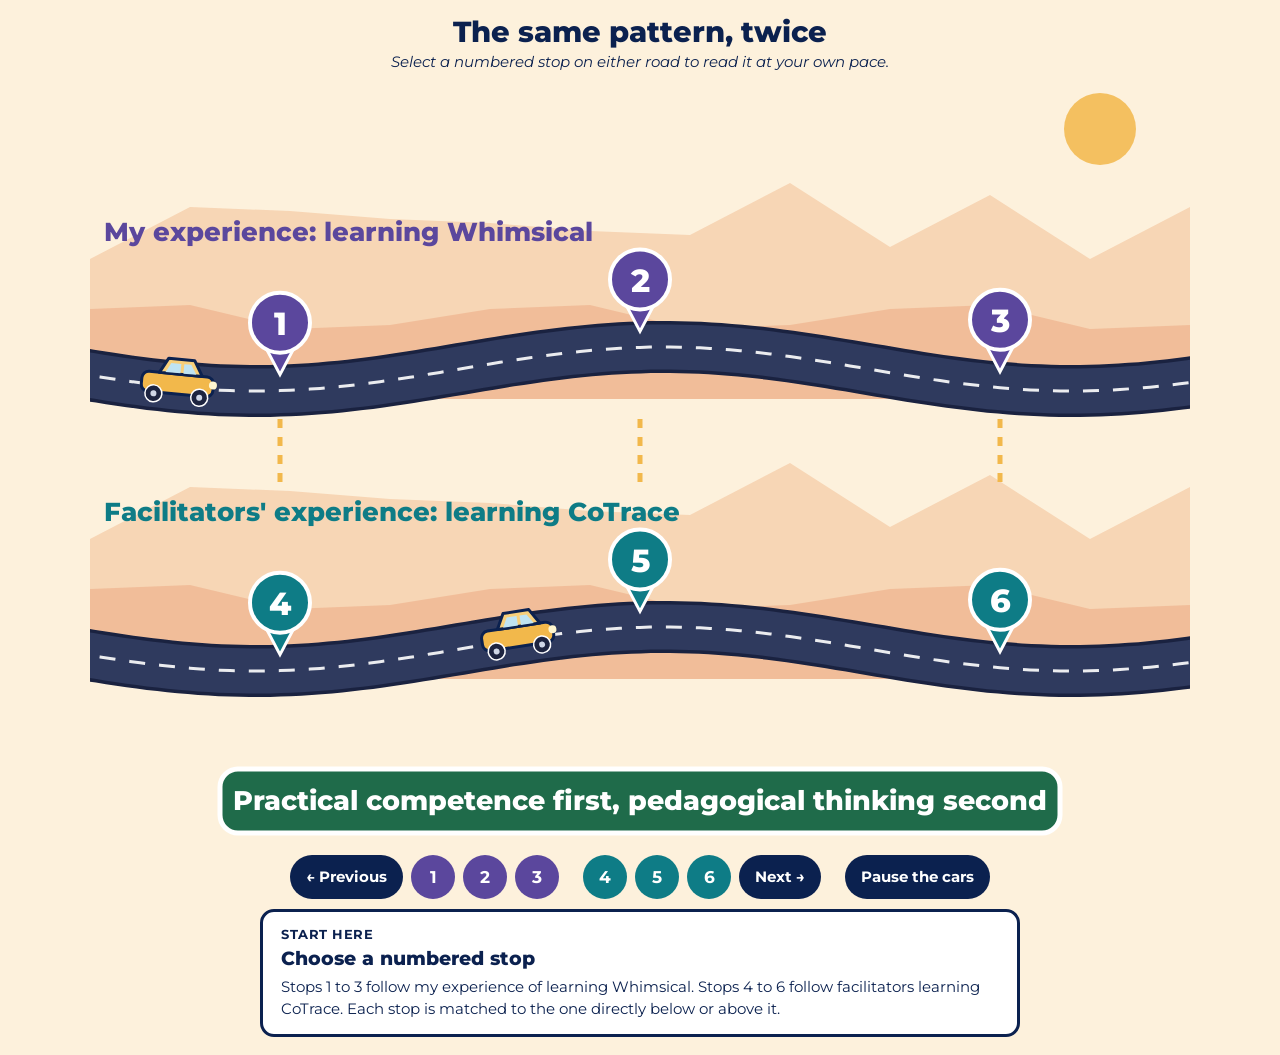
==== roadmap-hotspots.html @ bd61d315 "Add files via upload" ====
<!doctype html>
<html lang="en">
<head>
<meta charset="utf-8">
<meta name="viewport" content="width=device-width, initial-scale=1">
<title>The same pattern, twice</title>
<link rel="stylesheet" href="https://fonts.googleapis.com/css2?family=Montserrat:ital,wght@0,400;0,600;0,700;0,800;1,400&display=swap">
<style>
:root{--bg:#fdf1dc;--navy:#0b214f;--p:#5b479d;--t:#0e7c86;--amber:#f2b84b}
*{box-sizing:border-box}
body{margin:0;background:var(--bg);color:var(--navy);font-family:Montserrat,system-ui,sans-serif;padding:14px 14px 18px}
h1{font-size:clamp(1.15rem,3.6vw,1.8rem);text-align:center;margin:0 0 4px;font-weight:800}
.sub{text-align:center;font-style:italic;margin:0 0 8px;font-size:.92rem}
svg{display:block;width:100%;max-width:1100px;height:auto;margin:0 auto}
.pin{cursor:pointer}
.pin .ring{fill:none;stroke:var(--amber);stroke-width:7;opacity:0;transition:opacity .2s}
.pin.on .ring{opacity:1}
.pin:hover .head{filter:brightness(1.12)}
.tools{display:flex;flex-wrap:wrap;gap:8px;justify-content:center;align-items:center;max-width:1100px;margin:6px auto 10px}
.tools button{font:inherit;font-weight:700;font-size:.92rem;border:0;border-radius:999px;padding:9px 16px;cursor:pointer;background:var(--navy);color:#fff;min-height:44px}
.tools .num{width:44px;height:44px;padding:0;font-size:1.05rem;color:#fff}
.num.a{background:var(--p)}.num.b{background:var(--t)}
.num[aria-pressed=true]{outline:3px solid var(--amber);outline-offset:2px}
.tools .sep{width:8px}
button:focus-visible{outline:3px solid #1a73e8;outline-offset:3px}
.panel{max-width:760px;margin:0 auto;background:#fff;border:3px solid var(--navy);border-radius:14px;padding:14px 18px;min-height:128px}
.panel.a{border-color:var(--p)}.panel.b{border-color:var(--t)}
.lane{font-size:.82rem;font-weight:700;letter-spacing:.04em;text-transform:uppercase;margin:0 0 4px}
.panel.a .lane{color:var(--p)}.panel.b .lane{color:var(--t)}
.step{font-size:1.2rem;font-weight:800;margin:0 0 6px;line-height:1.25}
.more{font-size:.95rem;margin:0;line-height:1.45}
.match{font-style:italic;font-size:.92rem;margin:8px 0 0}
@media (prefers-reduced-motion:reduce){.pin .ring{transition:none}}
</style>
</head>
<body>
<h1>The same pattern, twice</h1>
<p class="sub">Select a numbered stop on either road to read it at your own pace.</p>
<svg id="map" viewBox="0 0 1100 770" role="img" aria-label="Two winding roads with three numbered stops each. Use the numbered buttons below the map to read each stop.">
  <rect width="1100" height="770" fill="#fdf1dc"/>
  <circle cx="1010" cy="50" r="36" fill="#f2b84b" opacity=".85"/>
  <g id="scene"></g>
  <g id="cars"></g>
  <g id="sign"><rect x="130" y="690" width="840" height="64" rx="18" fill="#1f6b4a" stroke="#fff" stroke-width="5"/>
  <text x="550" y="731" text-anchor="middle" font-size="27" font-weight="800" fill="#fff" font-family="Montserrat,sans-serif">Practical competence first, pedagogical thinking second</text></g>
</svg>
<div class="tools" role="group" aria-label="Choose a stop">
  <button type="button" id="prev">&#8592; Previous</button>
  <span id="nums" style="display:contents"></span>
  <button type="button" id="next">Next &#8594;</button>
  <span class="sep"></span>
  <button type="button" id="motion" aria-pressed="false">Pause the cars</button>
</div>
<div class="panel" id="panel" aria-live="polite">
  <p class="lane">Start here</p>
  <p class="step">Choose a numbered stop</p>
  <p class="more">Stops 1 to 3 follow my experience of learning Whimsical. Stops 4 to 6 follow facilitators learning CoTrace. Each stop is matched to the one directly below or above it.</p>
</div>
<script>
var NS="http://www.w3.org/2000/svg";
var lanes=[
 {name:"My experience: learning Whimsical",cls:"a",c:"#5b479d",base:290,top:170},
 {name:"Facilitators' experience: learning CoTrace",cls:"b",c:"#0e7c86",base:570,top:450}
];
var SX=[190,550,910];
var stops=[
 {l:0,t:"Unfamiliar tool, no built-in walkthrough",m:"I had to find my own way around, with nothing built in to guide me."},
 {l:0,t:"Tutorials and guidance to find where things were",m:"I used tutorials and guidance to work out where things were."},
 {l:0,t:"Easier to use, so I could focus on the design",m:"Once the tool felt easier, I could put my attention on the design itself."},
 {l:1,t:"Unfamiliar platform, new to its tools",m:"Facilitators arrive new to CoTrace and its tools."},
 {l:1,t:"Unit 1 walkthrough: practical platform skills",m:"Unit 1 walks them through the practical skills of using the platform."},
 {l:1,t:"Then they can focus on the pedagogy",m:"With the platform under control, they can turn to the pedagogy."}
];
function roadY(b,x){return b+22*Math.sin((x-40)/1020*2*Math.PI*1.25+.6);}
function el(n,a,p){var e=document.createElementNS(NS,n);for(var k in a)e.setAttribute(k,a[k]);if(p)p.appendChild(e);return e;}
var scene=document.getElementById("scene"),carsG=document.getElementById("cars");
lanes.forEach(function(L,li){
 var b=L.base,i,pts=[],ms=[],m2=[];
 for(i=0;i<=11;i++){var x=i*100;ms.push([x,b-110+((i*37)%5)*-12-(i%2?28:0)]);m2.push([x,b-60-((i*53)%4)*-10+(i%2?-14:0)]);}
 el("polygon",{points:"0,"+(b+30)+" "+ms.map(function(p){return p.join(",")}).join(" ")+" 1100,"+(b+30),fill:"#e8955a",opacity:".3"},scene);
 el("polygon",{points:"0,"+(b+30)+" "+m2.map(function(p){return p.join(",")}).join(" ")+" 1100,"+(b+30),fill:"#d8643a",opacity:".22"},scene);
 for(var x=-20;x<=1120;x+=10)pts.push(x+","+roadY(b,x).toFixed(1));
 var d="M"+pts.join(" L");
 el("path",{d:d,fill:"none",stroke:"#1a2240","stroke-width":52},scene);
 el("path",{d:d,fill:"none",stroke:"#2f3a5e","stroke-width":45},scene);
 el("path",{d:d,fill:"none",stroke:"#fff","stroke-width":3,"stroke-dasharray":"16 14",opacity:".9"},scene);
 var t=el("text",{x:14,y:b-128,"font-size":26,"font-weight":800,fill:L.c,"font-family":"Montserrat,sans-serif"},scene);t.textContent=L.name;
});
SX.forEach(function(x,i){ el("line",{x1:x,y1:340,x2:x,y2:410,stroke:"#f2b84b","stroke-width":5,"stroke-dasharray":"9 9"},scene);});
var pins=[];
stops.forEach(function(s,i){
 var L=lanes[s.l],x=SX[i%3],ty=roadY(L.base,x)-16,hy=ty-52;
 var g=el("g",{"class":"pin","data-i":i,"aria-hidden":"true"},scene);
 el("circle",{"class":"ring",cx:x,cy:hy,r:37},g);
 var h=el("g",{"class":"head"},g);
 el("polygon",{points:(x-20)+","+(hy+14)+" "+(x+20)+","+(hy+14)+" "+x+","+ty,fill:L.c,stroke:"#fff","stroke-width":3},h);
 el("circle",{cx:x,cy:hy,r:30,fill:L.c,stroke:"#fff","stroke-width":4},h);
 var tx=el("text",{x:x,y:hy+1,"text-anchor":"middle","dominant-baseline":"central","font-size":32,"font-weight":800,fill:"#fff","font-family":"Montserrat,sans-serif"},h);tx.textContent=i+1;
 g.addEventListener("click",function(){select(i);});
 pins.push(g);
});
/* cars */
var cars=lanes.map(function(L,li){
 var g=el("g",{},carsG);
 el("rect",{x:-36,y:-9,width:72,height:20,rx:7,fill:"#f2b84b",stroke:"#0b214f","stroke-width":3},g);
 el("polygon",{points:"-19,-9 -11,-24 15,-24 24,-9",fill:"#f7cf7a",stroke:"#0b214f","stroke-width":3,"stroke-linejoin":"round"},g);
 el("polygon",{points:"-13,-10 -8,-19.5 2,-19.5 2,-10",fill:"#bfe3f2"},g);
 el("polygon",{points:"5,-10 5,-19.5 12,-19.5 18,-10",fill:"#bfe3f2"},g);
 [-23,23].forEach(function(wx){el("circle",{cx:wx,cy:12.5,r:8.5,fill:"#1d2440",stroke:"#fff","stroke-width":1.5},g);el("circle",{cx:wx,cy:12.5,r:3,fill:"#cfd6e6"},g);});
 el("circle",{cx:35.5,cy:-1,r:4,fill:"#fff6cf"},g);
 return {g:g,x:li?300:-40,mode:"drive",target:0,L:L};
});
function place(c){var b=c.L.base,y=roadY(b,c.x),a=Math.atan2(roadY(b,c.x+3)-roadY(b,c.x-3),6)*180/Math.PI;c.g.setAttribute("transform","translate("+c.x.toFixed(1)+" "+(y-4).toFixed(1)+") rotate("+a.toFixed(1)+")");}
var reduce=window.matchMedia&&matchMedia("(prefers-reduced-motion: reduce)").matches;
var paused=reduce,last=null;
cars.forEach(function(c,i){if(reduce)c.x=60+i*40;place(c);});
function frame(ts){
 if(last===null)last=ts;var dt=Math.min(.05,(ts-last)/1000);last=ts;
 if(!paused){cars.forEach(function(c){
  if(c.mode==="drive"){c.x+=75*dt;if(c.x>1140)c.x=-50;}
  else c.x+=(c.target-c.x)*Math.min(1,dt*4);
  place(c);});}
 requestAnimationFrame(frame);}
requestAnimationFrame(frame);
/* controls */
var nums=document.getElementById("nums"),btns=[],cur=-1,panel=document.getElementById("panel");
stops.forEach(function(s,i){var b=document.createElement("button");b.type="button";b.className="num "+lanes[s.l].cls;b.textContent=i+1;b.setAttribute("aria-pressed","false");
 b.setAttribute("aria-label","Stop "+(i+1)+" of 6: "+s.t);b.addEventListener("click",function(){select(i);});
 nums.appendChild(b);btns.push(b);if(i===2){var sp=document.createElement("span");sp.className="sep";nums.appendChild(sp);}});
function esc(s){return s.replace(/&/g,"&amp;").replace(/</g,"&lt;");}
function select(i){
 cur=i;var s=stops[i],L=lanes[s.l],o=stops[(i+3)%6];
 btns.forEach(function(b,k){b.setAttribute("aria-pressed",k===i);});
 pins.forEach(function(p,k){p.classList.toggle("on",k===i);});
 panel.className="panel "+L.cls;
 panel.innerHTML='<p class="lane">'+esc(L.name)+' &middot; Stop '+(i+1)+' of 6</p><p class="step">'+esc(s.t)+'</p><p class="more">'+esc(s.m)+'</p><p class="match">Matches stop '+(((i+3)%6)+1)+' on the other road: '+esc(o.t)+'</p>';
 var c=cars[s.l];c.mode="park";c.target=SX[i%3];if(paused||reduce){c.x=c.target;place(c);}
}
document.getElementById("prev").addEventListener("click",function(){select(cur<=0?5:cur-1);});
document.getElementById("next").addEventListener("click",function(){select(cur>=5?0:cur+1);});
var mb=document.getElementById("motion");
if(reduce){mb.textContent="Cars drive: off (reduced motion)";mb.disabled=true;}
mb.addEventListener("click",function(){paused=!paused;mb.setAttribute("aria-pressed",paused);mb.textContent=paused?"Let the cars drive":"Pause the cars";
 if(!paused)cars.forEach(function(c){c.mode="drive";});});
</script>
</body>
</html>
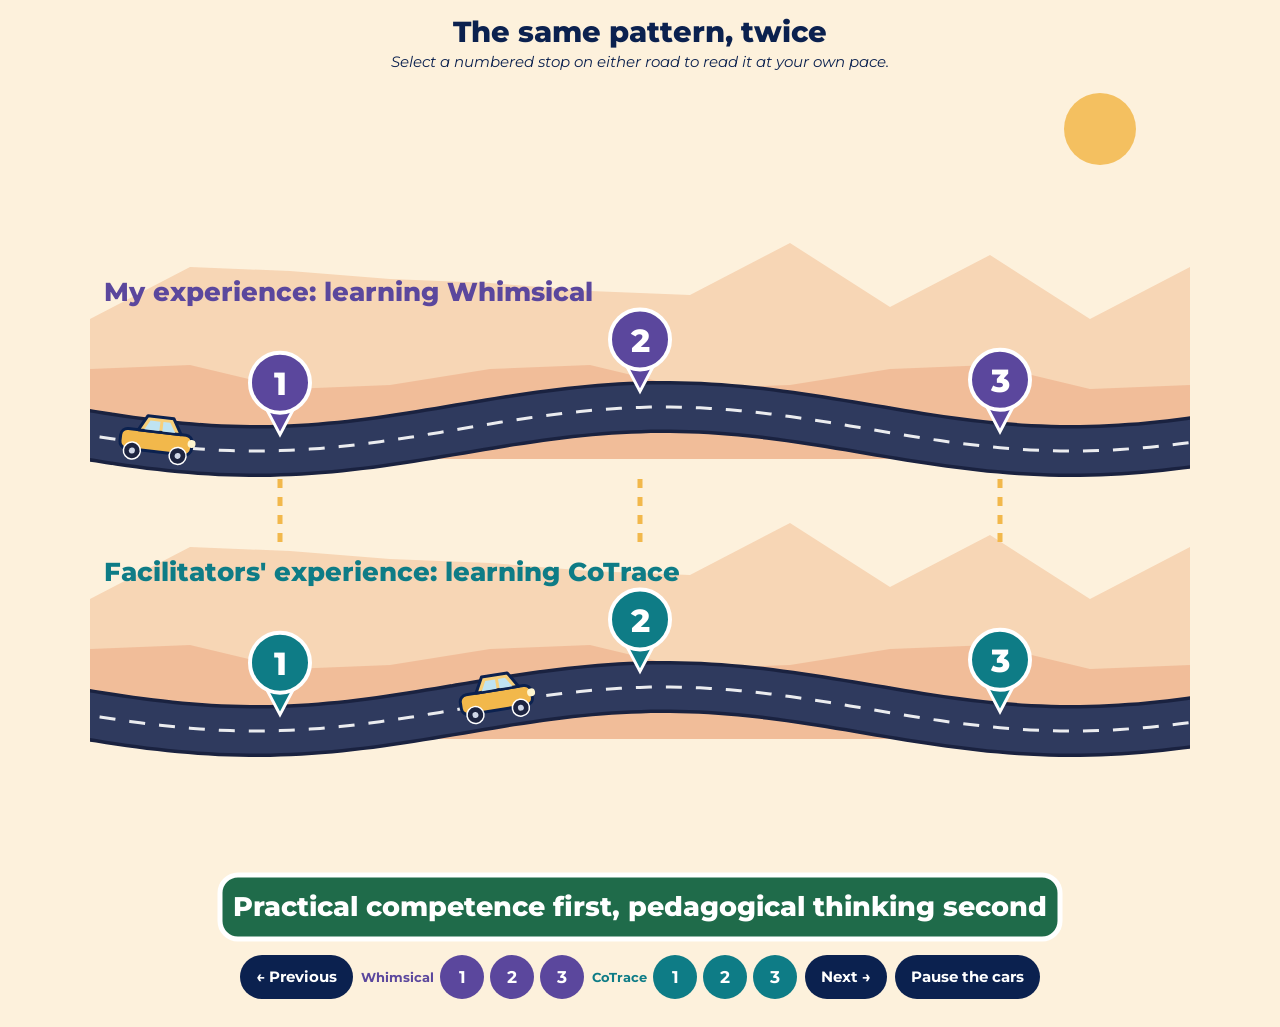
==== commit 7e468f66: "Add files via upload" ====
--- a/roadmap-hotspots.html
+++ b/roadmap-hotspots.html
@@ -23,44 +23,50 @@
 .num[aria-pressed=true]{outline:3px solid var(--amber);outline-offset:2px}
 .tools .sep{width:8px}
 button:focus-visible{outline:3px solid #1a73e8;outline-offset:3px}
-.panel{max-width:760px;margin:0 auto;background:#fff;border:3px solid var(--navy);border-radius:14px;padding:14px 18px;min-height:128px}
-.panel.a{border-color:var(--p)}.panel.b{border-color:var(--t)}
-.lane{font-size:.82rem;font-weight:700;letter-spacing:.04em;text-transform:uppercase;margin:0 0 4px}
-.panel.a .lane{color:var(--p)}.panel.b .lane{color:var(--t)}
-.step{font-size:1.2rem;font-weight:800;margin:0 0 6px;line-height:1.25}
-.more{font-size:.95rem;margin:0;line-height:1.45}
-.match{font-style:italic;font-size:.92rem;margin:8px 0 0}
+.wrap{position:relative;max-width:1100px;margin:0 auto}
+.pop{position:absolute;z-index:5;width:min(340px,90%);background:#fff;border:3px solid var(--navy);border-radius:14px;padding:12px 38px 12px 14px;box-shadow:0 10px 24px rgba(11,33,79,.3)}
+.pop[hidden]{display:none}
+.pop.a{border-color:var(--p)}.pop.b{border-color:var(--t)}
+.pop::after{content:"";position:absolute;left:var(--ax,50%);width:16px;height:16px;background:#fff;border:3px solid inherit;border-color:inherit;transform:translateX(-50%) rotate(45deg)}
+.pop.up::after{bottom:-10px;border-top:0;border-left:0}
+.pop.down::after{top:-10px;border-bottom:0;border-right:0}
+.pop .x{position:absolute;top:6px;right:6px;width:30px;height:30px;border-radius:50%;border:0;background:var(--navy);color:#fff;font-size:1rem;line-height:1;cursor:pointer;padding:0}
+.lane{font-size:.74rem;font-weight:700;letter-spacing:.04em;text-transform:uppercase;margin:0 0 3px}
+.pop.a .lane{color:var(--p)}.pop.b .lane{color:var(--t)}
+.step{font-size:1.02rem;font-weight:800;margin:0 0 5px;line-height:1.25}
+.more{font-size:.88rem;margin:0;line-height:1.4}
+.match{font-style:italic;font-size:.82rem;margin:6px 0 0;line-height:1.35}
+.grp{display:inline-flex;gap:6px;align-items:center;flex-wrap:wrap;justify-content:center}
+.grp .lbl{font-size:.8rem;font-weight:700}
+.sr{position:absolute;width:1px;height:1px;overflow:hidden;clip:rect(0 0 0 0)}
 @media (prefers-reduced-motion:reduce){.pin .ring{transition:none}}
 </style>
 </head>
 <body>
 <h1>The same pattern, twice</h1>
 <p class="sub">Select a numbered stop on either road to read it at your own pace.</p>
-<svg id="map" viewBox="0 0 1100 770" role="img" aria-label="Two winding roads with three numbered stops each. Use the numbered buttons below the map to read each stop.">
-  <rect width="1100" height="770" fill="#fdf1dc"/>
+<div class="wrap" id="wrap"><svg id="map" viewBox="0 0 1100 870" role="img" aria-label="Two winding roads with three numbered stops each. Use the numbered buttons below the map to read each stop.">
+  <rect width="1100" height="870" fill="#fdf1dc"/>
   <circle cx="1010" cy="50" r="36" fill="#f2b84b" opacity=".85"/>
   <g id="scene"></g>
   <g id="cars"></g>
-  <g id="sign"><rect x="130" y="690" width="840" height="64" rx="18" fill="#1f6b4a" stroke="#fff" stroke-width="5"/>
-  <text x="550" y="731" text-anchor="middle" font-size="27" font-weight="800" fill="#fff" font-family="Montserrat,sans-serif">Practical competence first, pedagogical thinking second</text></g>
+  <g id="sign"><rect x="130" y="796" width="840" height="64" rx="18" fill="#1f6b4a" stroke="#fff" stroke-width="5"/>
+  <text x="550" y="837" text-anchor="middle" font-size="27" font-weight="800" fill="#fff" font-family="Montserrat,sans-serif">Practical competence first, pedagogical thinking second</text></g>
 </svg>
+<div class="pop" id="pop" hidden role="group" aria-label="Stop details"></div></div>
 <div class="tools" role="group" aria-label="Choose a stop">
   <button type="button" id="prev">&#8592; Previous</button>
-  <span id="nums" style="display:contents"></span>
+  <span class="grp" role="group" aria-label="My experience: learning Whimsical"><span class="lbl" style="color:#5b479d">Whimsical</span><span id="numsA" style="display:contents"></span></span>
+  <span class="grp" role="group" aria-label="Facilitators learning CoTrace"><span class="lbl" style="color:#0e7c86">CoTrace</span><span id="numsB" style="display:contents"></span></span>
   <button type="button" id="next">Next &#8594;</button>
-  <span class="sep"></span>
   <button type="button" id="motion" aria-pressed="false">Pause the cars</button>
 </div>
-<div class="panel" id="panel" aria-live="polite">
-  <p class="lane">Start here</p>
-  <p class="step">Choose a numbered stop</p>
-  <p class="more">Stops 1 to 3 follow my experience of learning Whimsical. Stops 4 to 6 follow facilitators learning CoTrace. Each stop is matched to the one directly below or above it.</p>
-</div>
+<div class="sr" id="live" aria-live="polite"></div>
 <script>
 var NS="http://www.w3.org/2000/svg";
 var lanes=[
- {name:"My experience: learning Whimsical",cls:"a",c:"#5b479d",base:290,top:170},
- {name:"Facilitators' experience: learning CoTrace",cls:"b",c:"#0e7c86",base:570,top:450}
+ {name:"My experience: learning Whimsical",cls:"a",c:"#5b479d",base:350,top:230},
+ {name:"Facilitators' experience: learning CoTrace",cls:"b",c:"#0e7c86",base:630,top:510}
 ];
 var SX=[190,550,910];
 var stops=[
@@ -86,7 +92,7 @@
  el("path",{d:d,fill:"none",stroke:"#fff","stroke-width":3,"stroke-dasharray":"16 14",opacity:".9"},scene);
  var t=el("text",{x:14,y:b-128,"font-size":26,"font-weight":800,fill:L.c,"font-family":"Montserrat,sans-serif"},scene);t.textContent=L.name;
 });
-SX.forEach(function(x,i){ el("line",{x1:x,y1:340,x2:x,y2:410,stroke:"#f2b84b","stroke-width":5,"stroke-dasharray":"9 9"},scene);});
+SX.forEach(function(x,i){ el("line",{x1:x,y1:400,x2:x,y2:470,stroke:"#f2b84b","stroke-width":5,"stroke-dasharray":"9 9"},scene);});
 var pins=[];
 stops.forEach(function(s,i){
  var L=lanes[s.l],x=SX[i%3],ty=roadY(L.base,x)-16,hy=ty-52;
@@ -95,7 +101,7 @@
  var h=el("g",{"class":"head"},g);
  el("polygon",{points:(x-20)+","+(hy+14)+" "+(x+20)+","+(hy+14)+" "+x+","+ty,fill:L.c,stroke:"#fff","stroke-width":3},h);
  el("circle",{cx:x,cy:hy,r:30,fill:L.c,stroke:"#fff","stroke-width":4},h);
- var tx=el("text",{x:x,y:hy+1,"text-anchor":"middle","dominant-baseline":"central","font-size":32,"font-weight":800,fill:"#fff","font-family":"Montserrat,sans-serif"},h);tx.textContent=i+1;
+ var tx=el("text",{x:x,y:hy+1,"text-anchor":"middle","dominant-baseline":"central","font-size":32,"font-weight":800,fill:"#fff","font-family":"Montserrat,sans-serif"},h);tx.textContent=(i%3)+1;
  g.addEventListener("click",function(){select(i);});
  pins.push(g);
 });
@@ -123,21 +129,36 @@
  requestAnimationFrame(frame);}
 requestAnimationFrame(frame);
 /* controls */
-var nums=document.getElementById("nums"),btns=[],cur=-1,panel=document.getElementById("panel");
-stops.forEach(function(s,i){var b=document.createElement("button");b.type="button";b.className="num "+lanes[s.l].cls;b.textContent=i+1;b.setAttribute("aria-pressed","false");
- b.setAttribute("aria-label","Stop "+(i+1)+" of 6: "+s.t);b.addEventListener("click",function(){select(i);});
- nums.appendChild(b);btns.push(b);if(i===2){var sp=document.createElement("span");sp.className="sep";nums.appendChild(sp);}});
+var btns=[],cur=-1,pop=document.getElementById("pop"),wrap=document.getElementById("wrap"),live=document.getElementById("live");
+stops.forEach(function(s,i){var b=document.createElement("button");b.type="button";b.className="num "+lanes[s.l].cls;b.textContent=(i%3)+1;b.setAttribute("aria-pressed","false");
+ b.setAttribute("aria-label",(s.l?"Facilitators, CoTrace":"My experience, Whimsical")+", stop "+((i%3)+1)+": "+s.t);b.addEventListener("click",function(){select(i);});
+ document.getElementById(s.l?"numsB":"numsA").appendChild(b);btns.push(b);});
 function esc(s){return s.replace(/&/g,"&amp;").replace(/</g,"&lt;");}
+function closePop(){cur=-1;pop.hidden=true;btns.forEach(function(b){b.setAttribute("aria-pressed","false");});pins.forEach(function(p){p.classList.remove("on");});}
+function position(){
+ if(cur<0)return;var s=stops[cur],L=lanes[s.l],svg=document.getElementById("map"),k=svg.clientWidth/1100,x=SX[cur%3],hy=roadY(L.base,x)-68;
+ var pw=pop.offsetWidth,ph=pop.offsetHeight,W=wrap.clientWidth,H=wrap.clientHeight,gap=44*k;
+ var left=Math.max(4,Math.min(W-pw-4,x*k-pw/2)),up=!s.l,top;
+ if(up){top=(hy*k)-gap-ph+14*k;}else{top=(hy*k)+gap+10*k;}
+ if(top<4||top+ph>H-4){ if(up&&top<4){top=Math.min(H-ph-4,(hy*k)+gap+10*k);up=false;} else if(!up&&top+ph>H-4){top=Math.max(4,(hy*k)-gap-ph+14*k);up=true;} }
+ top=Math.max(4,Math.min(H-ph-4,top));
+ pop.style.left=left+"px";pop.style.top=top+"px";pop.style.setProperty("--ax",Math.max(24,Math.min(pw-24,x*k-left))+"px");
+ pop.className="pop "+L.cls+" "+(up?"up":"down");
+}
 function select(i){
  cur=i;var s=stops[i],L=lanes[s.l],o=stops[(i+3)%6];
  btns.forEach(function(b,k){b.setAttribute("aria-pressed",k===i);});
  pins.forEach(function(p,k){p.classList.toggle("on",k===i);});
- panel.className="panel "+L.cls;
- panel.innerHTML='<p class="lane">'+esc(L.name)+' &middot; Stop '+(i+1)+' of 6</p><p class="step">'+esc(s.t)+'</p><p class="more">'+esc(s.m)+'</p><p class="match">Matches stop '+(((i+3)%6)+1)+' on the other road: '+esc(o.t)+'</p>';
+ pop.innerHTML='<button type="button" class="x" aria-label="Close">&#215;</button><p class="lane">'+esc(L.name)+' &middot; Stop '+((i%3)+1)+'</p><p class="step">'+esc(s.t)+'</p><p class="more">'+esc(s.m)+'</p>';
+ pop.hidden=false;pop.querySelector(".x").addEventListener("click",closePop);
+ pop.className="pop "+L.cls;position();
+ live.textContent=L.name+", stop "+((i%3)+1)+": "+s.t+". "+s.m;
  var c=cars[s.l];c.mode="park";c.target=SX[i%3];if(paused||reduce){c.x=c.target;place(c);}
 }
 document.getElementById("prev").addEventListener("click",function(){select(cur<=0?5:cur-1);});
 document.getElementById("next").addEventListener("click",function(){select(cur>=5?0:cur+1);});
+document.addEventListener("keydown",function(e){if(e.key==="Escape")closePop();});
+window.addEventListener("resize",position);
 var mb=document.getElementById("motion");
 if(reduce){mb.textContent="Cars drive: off (reduced motion)";mb.disabled=true;}
 mb.addEventListener("click",function(){paused=!paused;mb.setAttribute("aria-pressed",paused);mb.textContent=paused?"Let the cars drive":"Pause the cars";
